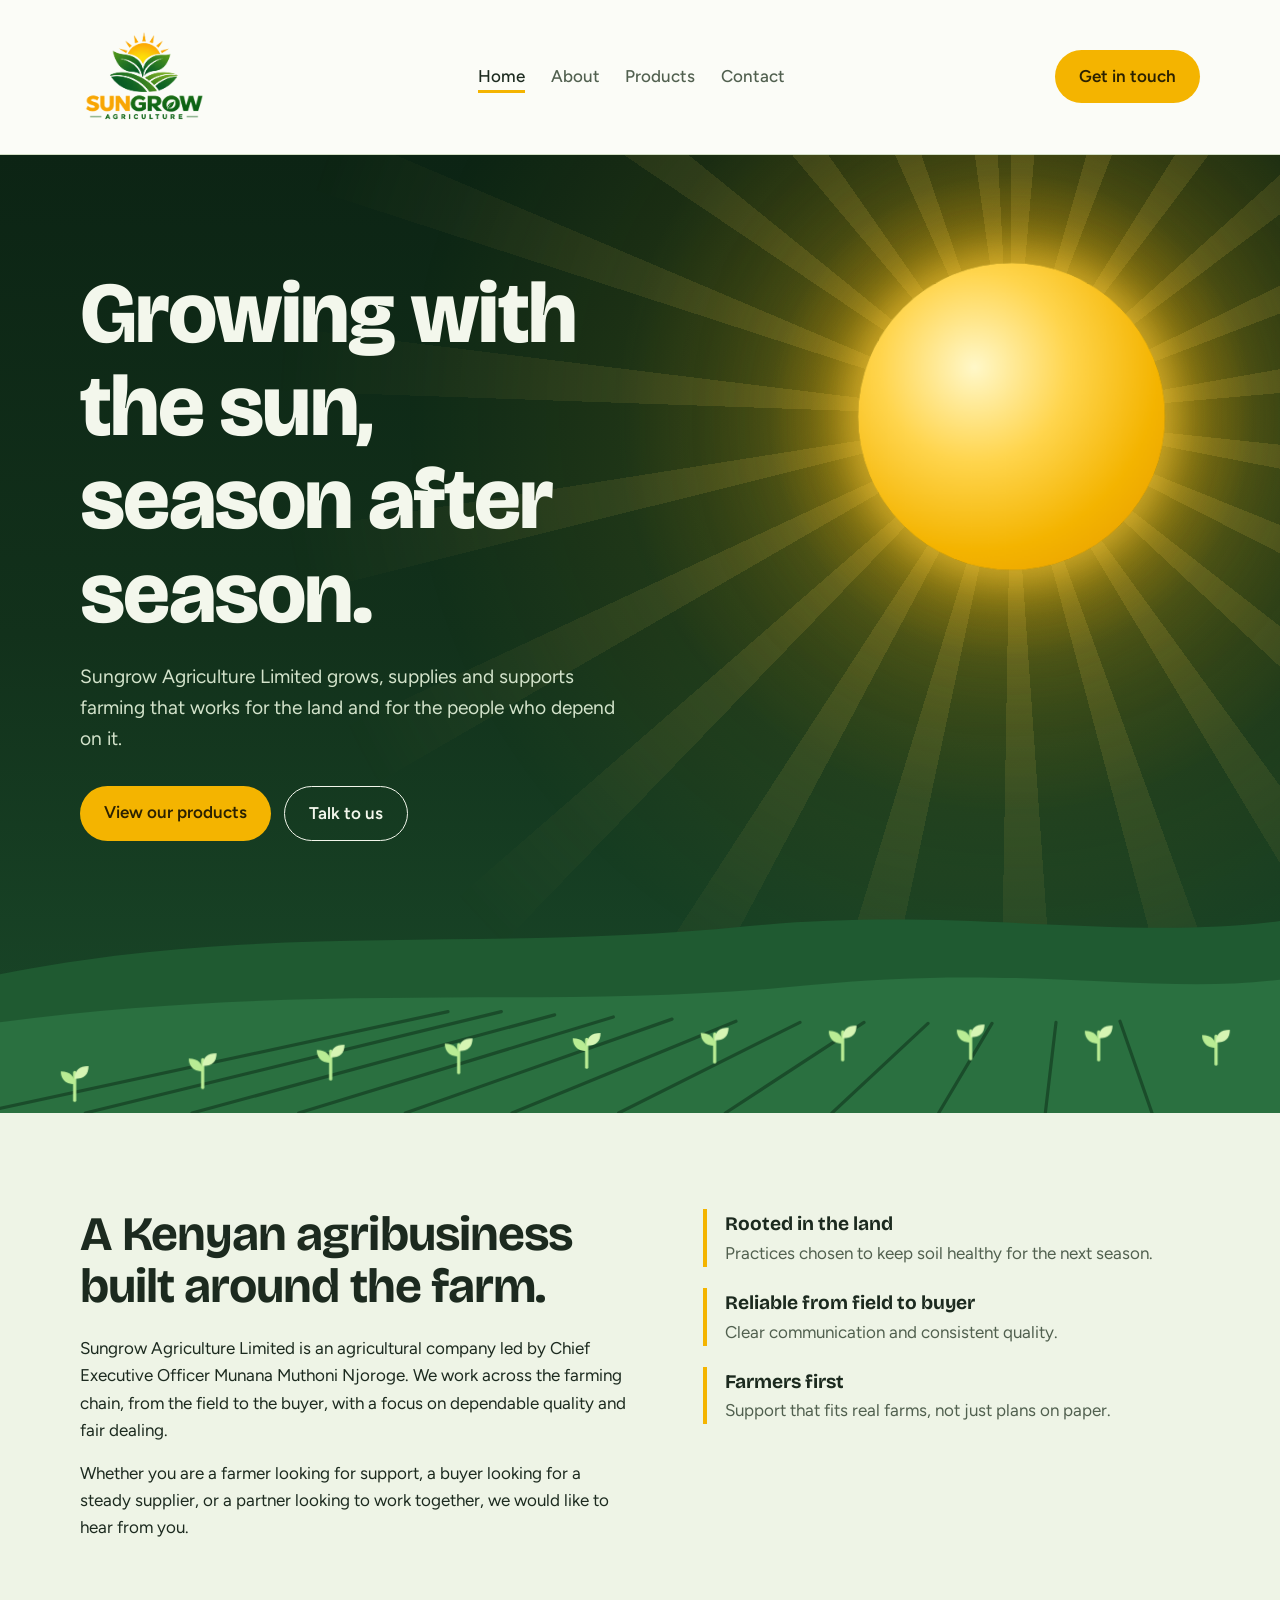
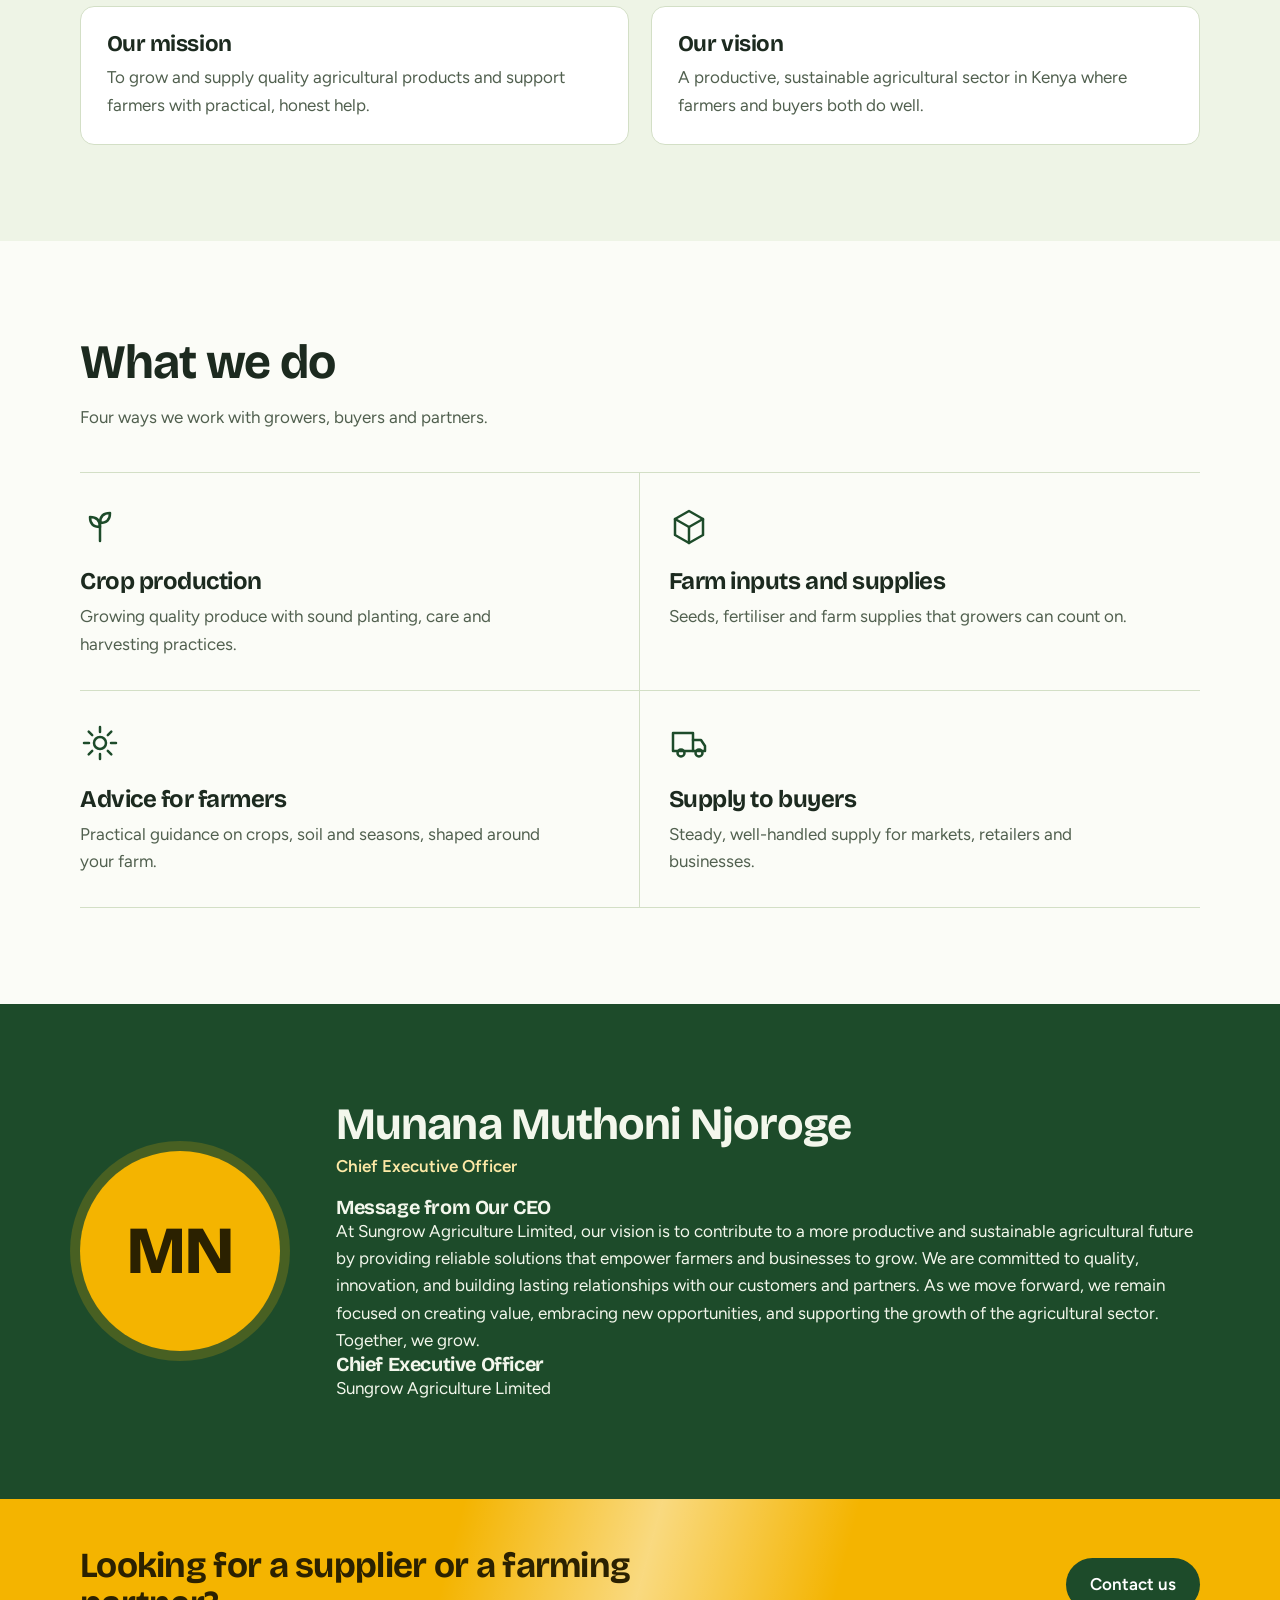
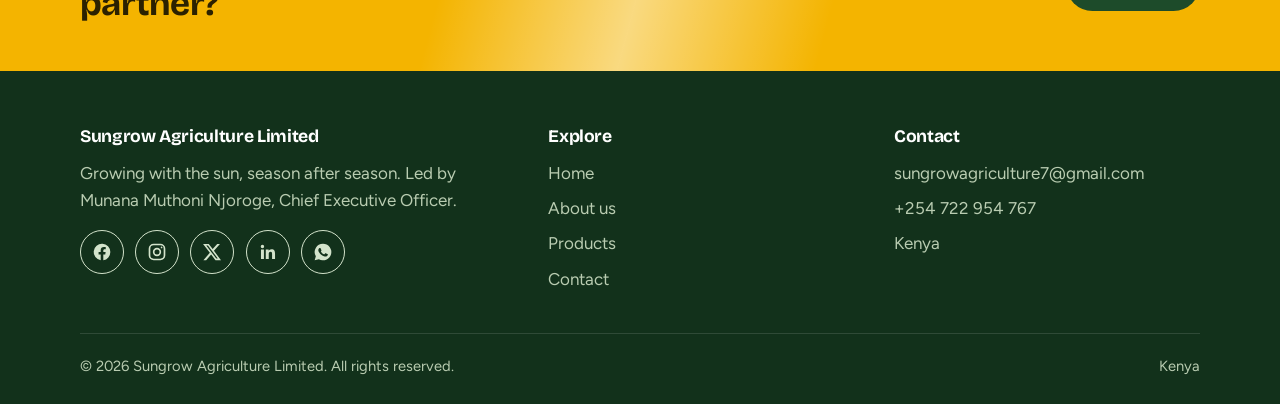
==== index.html @ 3655651e "Initial commit" ====
<!DOCTYPE html>
<html lang="en">
<head>
<meta charset="utf-8">
<meta name="viewport" content="width=device-width, initial-scale=1">
<title>Sungrow Agriculture Limited</title>
<meta name="description" content="Sungrow Agriculture Limited grows, supplies and supports farming in Kenya.">
<meta name="theme-color" content="#12311b">
<link rel="preconnect" href="https://fonts.googleapis.com">
<link rel="preconnect" href="https://fonts.gstatic.com" crossorigin>
<link href="https://fonts.googleapis.com/css2?family=Bricolage+Grotesque:opsz,wght@12..96,500;12..96,700;12..96,800&family=Figtree:wght@400;500;600&display=swap" rel="stylesheet">
<link rel="stylesheet" href="css/style.css">
</head>
<body>
<svg width="0" height="0" style="position:absolute" aria-hidden="true" focusable="false">
  <symbol id="i-fb" viewBox="0 0 24 24"><path d="M22 12a10 10 0 1 0-11.56 9.88v-6.99H7.9V12h2.54V9.8c0-2.5 1.49-3.89 3.78-3.89 1.1 0 2.24.2 2.24.2v2.46h-1.26c-1.24 0-1.63.77-1.63 1.56V12h2.78l-.44 2.89h-2.34v6.99A10 10 0 0 0 22 12z"/></symbol>
  <symbol id="i-ig" viewBox="0 0 24 24"><rect x="3" y="3" width="18" height="18" rx="5"/><circle cx="12" cy="12" r="4"/><circle cx="17.5" cy="6.5" r="1" fill="currentColor" stroke="none"/></symbol>
  <symbol id="i-x" viewBox="0 0 24 24"><path d="M18.244 2.25h3.308l-7.227 8.26 8.502 11.24H16.17l-5.214-6.817L4.99 21.75H1.68l7.73-8.835L1.254 2.25H8.08l4.713 6.231zm-1.161 17.52h1.833L7.084 4.126H5.117z"/></symbol>
  <symbol id="i-in" viewBox="0 0 24 24"><path d="M20.45 20.45h-3.56v-5.57c0-1.33-.03-3.04-1.85-3.04-1.85 0-2.14 1.45-2.14 2.94v5.67H9.35V9h3.41v1.56h.05c.48-.9 1.64-1.85 3.37-1.85 3.6 0 4.27 2.37 4.27 5.46v6.28zM5.34 7.43a2.06 2.06 0 1 1 0-4.13 2.06 2.06 0 0 1 0 4.13zM7.12 20.45H3.56V9h3.56v11.45z"/></symbol>
  <symbol id="i-wa" viewBox="0 0 24 24"><path d="M12 2a10 10 0 0 0-8.6 15.1L2 22l5.05-1.32A10 10 0 1 0 12 2zm5.2 14.2c-.2.6-1.2 1.2-1.7 1.2-.45.05-1 .2-3.3-.7-2.8-1.1-4.6-3.9-4.7-4.1-.15-.2-1.1-1.5-1.1-2.8s.7-2 1-2.3c.25-.25.5-.3.7-.3h.5c.2 0 .4 0 .6.5l.9 2.1c.1.2.1.4 0 .55l-.4.6c-.15.15-.3.3-.15.6.15.3.7 1.1 1.5 1.8 1 .9 1.9 1.2 2.2 1.3.3.15.45.1.6-.1l.8-1c.2-.25.4-.2.6-.1l2 1c.3.15.5.2.55.3.05.15.05.7-.15 1.3z"/></symbol>
</svg>
<header class="site">
  <div class="wrap bar">
<a class="brand" href="index.html" aria-label="Sungrow Agriculture Limited, home"><img src="images/sungrow.jpg" alt="Sungrow Agriculture Limited"></a>
<nav class="nav" id="nav" aria-label="Main"><ul>
      <li><a href="index.html" class="active" aria-current="page">Home</a></li>
      <li><a href="index.html#about">About</a></li>
      <li><a href="products.html">Products</a></li>
      <li><a href="contact.html">Contact</a></li>
    </ul></nav>
    <a class="btn head-cta" href="contact.html">Get in touch</a>
    <button class="menu-btn" aria-label="Menu" aria-expanded="false" aria-controls="nav">
      <svg width="22" height="22" viewBox="0 0 24 24" fill="none" stroke="currentColor" stroke-width="2.4" stroke-linecap="round"><path d="M4 7h16M4 12h16M4 17h16"/></svg>
    </button>
  </div>
</header>
<main>

  <div class="hero">
    <div class="sky" aria-hidden="true"><div class="sun-wrap"><div class="sun-core"><div class="halo h3"></div><div class="halo h2"></div><div class="halo h1"></div><div class="beams"></div><div class="disc"></div></div></div><div class="motes"><i style="--x:6%;--d:9s;--s:5px;--delay:-1s;--dx:24px"></i><i style="--x:14%;--d:12s;--s:4px;--delay:-6s;--dx:-18px"></i><i style="--x:22%;--d:10s;--s:6px;--delay:-3s;--dx:30px"></i><i style="--x:31%;--d:14s;--s:3px;--delay:-9s;--dx:-26px"></i><i style="--x:40%;--d:11s;--s:5px;--delay:-5s;--dx:20px"></i><i style="--x:49%;--d:13s;--s:4px;--delay:-2s;--dx:-22px"></i><i style="--x:57%;--d:9s;--s:6px;--delay:-7s;--dx:28px"></i><i style="--x:66%;--d:12s;--s:3px;--delay:-4s;--dx:-16px"></i><i style="--x:74%;--d:10s;--s:5px;--delay:-8s;--dx:22px"></i><i style="--x:83%;--d:14s;--s:4px;--delay:-1s;--dx:-30px"></i><i style="--x:91%;--d:11s;--s:6px;--delay:-6s;--dx:18px"></i><i style="--x:96%;--d:13s;--s:3px;--delay:-10s;--dx:-12px"></i></div></div>
    <div class="wrap">
      <h1>Growing with the sun, season after season.</h1>
      <p class="lead">Sungrow Agriculture Limited grows, supplies and supports farming that works for the land and for the people who depend on it.</p>
      <div class="cta">
        <a class="btn glow-btn" href="products.html">View our products</a>
        <a class="btn ghost" href="contact.html">Talk to us</a>
      </div>
    </div>
    <div class="field" aria-hidden="true">
      <svg viewBox="0 0 1200 300" preserveAspectRatio="xMidYMax slice">
        <path d="M0 170 C250 120 450 150 700 125 C900 105 1050 140 1200 120 L1200 300 L0 300Z" fill="#1f5a31"/>
        <path d="M0 215 C300 175 520 205 760 180 C960 160 1080 190 1200 175 L1200 300 L0 300Z" fill="#2a7040"/>
        <g stroke="#143d22" stroke-width="3" fill="none" stroke-linecap="round" opacity=".7">
          <path d="M-20 300 L420 205"/><path d="M80 300 L470 205"/><path d="M180 300 L520 208"/><path d="M280 300 L575 210"/>
          <path d="M380 300 L630 212"/><path d="M480 300 L690 214"/><path d="M580 300 L750 215"/><path d="M680 300 L810 215"/>
          <path d="M780 300 L870 216"/><path d="M880 300 L930 216"/><path d="M980 300 L990 215"/><path d="M1080 300 L1050 214"/>
        </g>
        <g transform="translate(70 288)"><g class="sprout" style="--i:0"><path d="M0 0V-26" stroke="#b9ec94" stroke-width="3" stroke-linecap="round" fill="none"/><path d="M0-15c-10 0-13-6-13-12 9 0 13 5 13 12Z" fill="#b9ec94"/><path d="M0-20c0-8 4-12 13-12 0 8-4 12-13 12Z" fill="#d6f5b4"/></g></g><g transform="translate(190 276)"><g class="sprout" style="--i:1"><path d="M0 0V-26" stroke="#b9ec94" stroke-width="3" stroke-linecap="round" fill="none"/><path d="M0-15c-10 0-13-6-13-12 9 0 13 5 13 12Z" fill="#b9ec94"/><path d="M0-20c0-8 4-12 13-12 0 8-4 12-13 12Z" fill="#d6f5b4"/></g></g><g transform="translate(310 268)"><g class="sprout" style="--i:2"><path d="M0 0V-26" stroke="#b9ec94" stroke-width="3" stroke-linecap="round" fill="none"/><path d="M0-15c-10 0-13-6-13-12 9 0 13 5 13 12Z" fill="#b9ec94"/><path d="M0-20c0-8 4-12 13-12 0 8-4 12-13 12Z" fill="#d6f5b4"/></g></g><g transform="translate(430 262)"><g class="sprout" style="--i:3"><path d="M0 0V-26" stroke="#b9ec94" stroke-width="3" stroke-linecap="round" fill="none"/><path d="M0-15c-10 0-13-6-13-12 9 0 13 5 13 12Z" fill="#b9ec94"/><path d="M0-20c0-8 4-12 13-12 0 8-4 12-13 12Z" fill="#d6f5b4"/></g></g><g transform="translate(550 257)"><g class="sprout" style="--i:4"><path d="M0 0V-26" stroke="#b9ec94" stroke-width="3" stroke-linecap="round" fill="none"/><path d="M0-15c-10 0-13-6-13-12 9 0 13 5 13 12Z" fill="#b9ec94"/><path d="M0-20c0-8 4-12 13-12 0 8-4 12-13 12Z" fill="#d6f5b4"/></g></g><g transform="translate(670 252)"><g class="sprout" style="--i:5"><path d="M0 0V-26" stroke="#b9ec94" stroke-width="3" stroke-linecap="round" fill="none"/><path d="M0-15c-10 0-13-6-13-12 9 0 13 5 13 12Z" fill="#b9ec94"/><path d="M0-20c0-8 4-12 13-12 0 8-4 12-13 12Z" fill="#d6f5b4"/></g></g><g transform="translate(790 250)"><g class="sprout" style="--i:6"><path d="M0 0V-26" stroke="#b9ec94" stroke-width="3" stroke-linecap="round" fill="none"/><path d="M0-15c-10 0-13-6-13-12 9 0 13 5 13 12Z" fill="#b9ec94"/><path d="M0-20c0-8 4-12 13-12 0 8-4 12-13 12Z" fill="#d6f5b4"/></g></g><g transform="translate(910 249)"><g class="sprout" style="--i:7"><path d="M0 0V-26" stroke="#b9ec94" stroke-width="3" stroke-linecap="round" fill="none"/><path d="M0-15c-10 0-13-6-13-12 9 0 13 5 13 12Z" fill="#b9ec94"/><path d="M0-20c0-8 4-12 13-12 0 8-4 12-13 12Z" fill="#d6f5b4"/></g></g><g transform="translate(1030 250)"><g class="sprout" style="--i:8"><path d="M0 0V-26" stroke="#b9ec94" stroke-width="3" stroke-linecap="round" fill="none"/><path d="M0-15c-10 0-13-6-13-12 9 0 13 5 13 12Z" fill="#b9ec94"/><path d="M0-20c0-8 4-12 13-12 0 8-4 12-13 12Z" fill="#d6f5b4"/></g></g><g transform="translate(1140 254)"><g class="sprout" style="--i:9"><path d="M0 0V-26" stroke="#b9ec94" stroke-width="3" stroke-linecap="round" fill="none"/><path d="M0-15c-10 0-13-6-13-12 9 0 13 5 13 12Z" fill="#b9ec94"/><path d="M0-20c0-8 4-12 13-12 0 8-4 12-13 12Z" fill="#d6f5b4"/></g></g>
      </svg>
    </div>
  </div>

  <section class="alt about" id="about">
    <div class="wrap">
      <div class="about-grid">
        <div class="reveal">
          <div class="sec-head" style="margin-bottom:1.4rem"><h2>A Kenyan agribusiness built around the farm.</h2></div>
          <p>Sungrow Agriculture Limited is an agricultural company led by Chief Executive Officer Munana Muthoni Njoroge. We work across the farming chain, from the field to the buyer, with a focus on dependable quality and fair dealing.</p>
          <p>Whether you are a farmer looking for support, a buyer looking for a steady supplier, or a partner looking to work together, we would like to hear from you.</p>
        </div>
        <ul class="principles reveal d2">
          <li><strong>Rooted in the land</strong><span>Practices chosen to keep soil healthy for the next season.</span></li>
          <li><strong>Reliable from field to buyer</strong><span>Clear communication and consistent quality.</span></li>
          <li><strong>Farmers first</strong><span>Support that fits real farms, not just plans on paper.</span></li>
        </ul>
      </div>
      <div class="vm">
        <div class="glow-hover reveal"><h3>Our mission</h3><p>To grow and supply quality agricultural products and support farmers with practical, honest help.</p></div>
        <div class="glow-hover reveal d2"><h3>Our vision</h3><p>A productive, sustainable agricultural sector in Kenya where farmers and buyers both do well.</p></div>
      </div>
    </div>
  </section>

  <section id="services">
    <div class="wrap">
      <div class="sec-head reveal"><h2>What we do</h2><p>Four ways we work with growers, buyers and partners.</p></div>
      <div class="services">
        <article class="svc glow-hover reveal"><svg viewBox="0 0 40 40" fill="none" stroke="currentColor" stroke-width="2.5" stroke-linecap="round" stroke-linejoin="round" aria-hidden="true"><path d="M20 36V16"/><path d="M20 22c-7 0-10-4-10-10 7 0 10 4 10 10Z"/><path d="M20 18c0-6 3-10 10-10 0 6-3 10-10 10Z"/></svg><h3>Crop production</h3><p>Growing quality produce with sound planting, care and harvesting practices.</p></article>
        <article class="svc glow-hover reveal d1"><svg viewBox="0 0 40 40" fill="none" stroke="currentColor" stroke-width="2.5" stroke-linecap="round" stroke-linejoin="round" aria-hidden="true"><path d="M6 14l14-8 14 8v16l-14 8-14-8Z"/><path d="M6 14l14 8 14-8"/><path d="M20 22v16"/></svg><h3>Farm inputs and supplies</h3><p>Seeds, fertiliser and farm supplies that growers can count on.</p></article>
        <article class="svc glow-hover reveal"><svg viewBox="0 0 40 40" fill="none" stroke="currentColor" stroke-width="2.5" stroke-linecap="round" stroke-linejoin="round" aria-hidden="true"><circle cx="20" cy="20" r="6"/><path d="M20 4v5M20 31v5M4 20h5M31 20h5M8.7 8.7l3.5 3.5M27.8 27.8l3.5 3.5M31.3 8.7l-3.5 3.5M12.2 27.8l-3.5 3.5"/></svg><h3>Advice for farmers</h3><p>Practical guidance on crops, soil and seasons, shaped around your farm.</p></article>
        <article class="svc glow-hover reveal d1"><svg viewBox="0 0 40 40" fill="none" stroke="currentColor" stroke-width="2.5" stroke-linecap="round" stroke-linejoin="round" aria-hidden="true"><path d="M4 10h20v18H4Z"/><path d="M24 17h8l4 6v5H24"/><circle cx="12" cy="30" r="3.5"/><circle cx="30" cy="30" r="3.5"/></svg><h3>Supply to buyers</h3><p>Steady, well-handled supply for markets, retailers and businesses.</p></article>
      </div>
    </div>
  </section>

  <section class="lead-sec" id="leadership">
    <div class="wrap ceo reveal">
      <div class="portrait" role="img" aria-label="Munana Muthoni Njoroge">MN</div>
      <div>
        <h2>Munana Muthoni Njoroge</h2>
        <p class="role">Chief Executive Officer</p>
        <p>
          <h3>Message from Our CEO</h3>

At Sungrow Agriculture Limited, our vision is to contribute to a more productive and sustainable agricultural future by providing reliable solutions that empower farmers and businesses to grow.

We are committed to quality, innovation, and building lasting relationships with our customers and partners. As we move forward, we remain focused on creating value, embracing new opportunities, and supporting the growth of the agricultural sector.

Together, we grow.

<h3>Chief Executive Officer</h3>
Sungrow Agriculture Limited</p>
      </div>
    </div>
  </section>

  <div class="band">
    <div class="wrap reveal">
      <h2>Looking for a supplier or a farming partner?</h2>
      <a class="btn dark" href="contact.html">Contact us</a>
    </div>
  </div>

</main>
<footer>
  <div class="wrap">
    <div class="foot">
      <div>
        <h3>Sungrow Agriculture Limited</h3>
        <p>Growing with the sun, season after season. Led by Munana Muthoni Njoroge, Chief Executive Officer.</p>
        <ul class="social "><li><a href="https://www.facebook.com/" target="_blank" rel="noopener noreferrer" aria-label="Facebook"><svg aria-hidden="true"><use href="#i-fb"/></svg></a></li><li><a href="https://www.instagram.com/" target="_blank" rel="noopener noreferrer" aria-label="Instagram"><svg class="stroke" aria-hidden="true"><use href="#i-ig"/></svg></a></li><li><a href="https://x.com/" target="_blank" rel="noopener noreferrer" aria-label="X"><svg aria-hidden="true"><use href="#i-x"/></svg></a></li><li><a href="https://www.linkedin.com/" target="_blank" rel="noopener noreferrer" aria-label="LinkedIn"><svg aria-hidden="true"><use href="#i-in"/></svg></a></li><li><a href="https://wa.me/" target="_blank" rel="noopener noreferrer" aria-label="WhatsApp" data-whatsapp><svg aria-hidden="true"><use href="#i-wa"/></svg></a></li></ul>
      </div>
      <div>
        <h3>Explore</h3>
        <ul class="links">
          <li><a href="index.html">Home</a></li>
          <li><a href="index.html#about">About us</a></li>
          <li><a href="products.html">Products</a></li>
          <li><a href="contact.html">Contact</a></li>
        </ul>
      </div>
      <div>
        <h3>Contact</h3>
        <ul class="links">
          <li><a href="#" data-contact="email">sungrowagriculture7@gmail.com</a></li>
          <li><a href="#" data-contact="phone">+254 722 954 767</a></li>
          <li><span data-contact="location">Kajiado, Kenya</span></li>
        </ul>
      </div>
    </div>
    <div class="legal">
      <span>&copy; <span data-year>2026</span> Sungrow Agriculture Limited. All rights reserved.</span>
      <span>Kenya</span>
    </div>
  </div>
</footer>
<script src="js/main.js"></script>
</body>
</html>
---- css/style.css ----
:root{
  --leaf:#1d4b2a; --leaf-deep:#12311b; --leaf-mid:#2a7040;
  --sun:#f4b400; --sun-soft:#fde9a6;
  --mist:#eef4e6; --paper:#fbfcf7; --ink:#1c2a1f; --muted:#51604f; --line:#d3dfc6;
  --display:"Bricolage Grotesque","Trebuchet MS",system-ui,sans-serif;
  --body:"Figtree",system-ui,-apple-system,"Segoe UI",sans-serif;
  --radius:14px;
}
*,*::before,*::after{box-sizing:border-box}
html{scroll-behavior:smooth;scroll-padding-top:84px}
body{margin:0;background:var(--paper);color:var(--ink);font-family:var(--body);font-size:1.0625rem;line-height:1.6}
img,svg{max-width:100%}
a{color:inherit}
:focus-visible{outline:3px solid var(--sun);outline-offset:3px;border-radius:4px}
.wrap{width:min(1120px,100% - 2.5rem);margin-inline:auto}
h1,h2,h3{font-family:var(--display);line-height:1.08;margin:0;letter-spacing:-.02em}
.sr{position:absolute;width:1px;height:1px;overflow:hidden;clip:rect(0 0 0 0)}

/* ---------- header ---------- */
.site{position:sticky;top:0;z-index:50;background:rgba(251,252,247,.93);backdrop-filter:blur(8px);border-bottom:1px solid var(--line);transition:box-shadow .3s}
.site.scrolled{box-shadow:0 6px 24px rgba(18,49,27,.10)}
.bar{display:flex;align-items:center;justify-content:space-between;gap:1rem;padding:.8rem 0}
.brand{display:flex;align-items:center;gap:.6rem;text-decoration:none;font-family:var(--display);font-weight:800;font-size:1.15rem;line-height:1.1}
.brand small{display:block;font-family:var(--body);font-weight:500;font-size:.72rem;color:var(--muted);margin-top:.1rem}
.nav ul{display:flex;gap:1.6rem;list-style:none;margin:0;padding:0}
.nav a{text-decoration:none;font-weight:500;color:var(--muted);position:relative;padding:.3rem 0}
.nav a::after{content:"";position:absolute;left:0;bottom:-2px;height:3px;width:100%;background:var(--sun);transform:scaleX(0);transform-origin:left;transition:transform .3s}
.nav a:hover,.nav a.active{color:var(--ink)}
.nav a:hover::after,.nav a.active::after{transform:scaleX(1)}
.menu-btn{display:none;background:none;border:1.5px solid var(--line);border-radius:10px;width:44px;height:44px;cursor:pointer;color:var(--ink)}
.btn{display:inline-block;background:var(--sun);color:#2b2100;font:inherit;font-weight:600;text-decoration:none;padding:.8rem 1.5rem;border-radius:999px;border:0;cursor:pointer;transition:transform .2s,background .2s,box-shadow .2s}
.btn:hover{background:#ffc524;transform:translateY(-2px);box-shadow:0 8px 18px rgba(244,180,0,.35)}
.btn.ghost{background:transparent;color:inherit;border:1.5px solid currentColor}
.btn.ghost:hover{background:rgba(255,255,255,.1);box-shadow:none}
.btn.dark{background:var(--leaf);color:#fff}
.btn.dark:hover{background:var(--leaf-mid);box-shadow:0 8px 18px rgba(29,75,42,.3)}
@media(max-width:860px){
  .menu-btn{display:grid;place-items:center}
  .head-cta{display:none}
  .nav{position:absolute;left:0;right:0;top:100%;background:var(--paper);border-bottom:1px solid var(--line);max-height:0;overflow:hidden;transition:max-height .35s ease}
  .nav.open{max-height:320px}
  .nav ul{flex-direction:column;gap:0;padding:.5rem 1.25rem 1rem}
  .nav a{display:block;padding:.8rem 0}
}

/* ---------- hero ---------- */
.hero{position:relative;overflow:hidden;color:#f3f7ec;min-height:clamp(36rem,92vh,54rem);background:linear-gradient(180deg,#0c2414 0%,#12311b 50%,#1a4a2a 100%)}
.hero .wrap{position:relative;z-index:3;padding:clamp(3.5rem,9vw,7rem) 0 clamp(11rem,22vw,17rem)}
.hero h1{font-size:clamp(2.6rem,7vw,5.4rem);font-weight:800;max-width:11ch}
.hero .lead{max-width:46ch;font-size:1.2rem;color:#d3e3cb;margin:1.4rem 0 2rem}
.cta{display:flex;gap:.8rem;flex-wrap:wrap}
.field{position:absolute;inset:auto 0 0 0;height:clamp(11rem,26vw,19rem);z-index:2;pointer-events:none}
.field svg{width:100%;height:100%;display:block}
.hero h1,.hero .lead,.hero .cta{animation:up .9s .2s cubic-bezier(.2,.7,.2,1) both}
.hero .lead{animation-delay:.4s}
.hero .cta{animation-delay:.6s}

/* glowing sun: its own layer, never cropped by the hills */
.sky{position:absolute;inset:0;z-index:1;overflow:hidden;pointer-events:none}
.sun-wrap{position:absolute;right:clamp(1.5rem,9vw,10rem);top:clamp(3rem,12vh,7rem);width:clamp(130px,24vw,320px);aspect-ratio:1;will-change:transform}
.sun-core{position:absolute;inset:0;animation:rise 2.8s cubic-bezier(.2,.7,.2,1) both}
.disc{position:absolute;inset:0;border-radius:50%;background:radial-gradient(circle at 38% 34%,#fff8c9 0,#ffd54d 34%,#f4b400 66%,#e39500 100%);box-shadow:0 0 40px 10px rgba(255,205,60,.6),0 0 120px 40px rgba(244,180,0,.35);animation:breathe 5s ease-in-out infinite}
.halo{position:absolute;border-radius:50%;background:radial-gradient(circle,rgba(255,200,50,.55) 0,rgba(244,180,0,.25) 40%,rgba(244,180,0,0) 70%)}
.halo.h1{inset:-30%;animation:breathe 4s ease-in-out infinite}
.halo.h2{inset:-80%;opacity:.55;animation:breathe 6s ease-in-out -2s infinite}
.halo.h3{inset:-150%;opacity:.3;animation:breathe 8s ease-in-out -4s infinite}
.beams{position:absolute;inset:-190%;border-radius:50%;background:repeating-conic-gradient(from 0deg,rgba(255,214,90,.17) 0 5deg,transparent 5deg 16deg);-webkit-mask:radial-gradient(circle closest-side,#000 14%,transparent 100%);mask:radial-gradient(circle closest-side,#000 14%,transparent 100%);animation:spin 90s linear infinite;will-change:transform}
.motes{position:absolute;inset:0}
.motes i{position:absolute;bottom:15%;left:var(--x);width:var(--s);height:var(--s);border-radius:50%;background:#ffe083;box-shadow:0 0 10px 3px rgba(255,215,94,.7);opacity:0;animation:float var(--d) linear var(--delay) infinite}
.sky.small .sun-wrap{top:1.4rem;right:clamp(1.5rem,8vw,8rem);width:clamp(80px,13vw,150px)}
.glow-btn{animation:ring 2.6s ease-out 1.6s infinite}
.glow-btn:hover{animation:none}

@keyframes rise{from{transform:translateY(150px);opacity:0}to{transform:none;opacity:1}}
@keyframes breathe{0%,100%{transform:scale(.94);opacity:.8}50%{transform:scale(1.06);opacity:1}}
@keyframes spin{to{transform:rotate(360deg)}}
@keyframes up{from{opacity:0;transform:translateY(24px)}to{opacity:1;transform:none}}
@keyframes float{0%{transform:translate(0,0);opacity:0}12%{opacity:.95}85%{opacity:.5}100%{transform:translate(var(--dx),-480px);opacity:0}}
@keyframes ring{0%{box-shadow:0 0 0 0 rgba(244,180,0,.6)}70%,100%{box-shadow:0 0 0 16px rgba(244,180,0,0)}}
@keyframes grow{from{transform:scale(0)}to{transform:scale(1)}}
@keyframes sway{from{transform:rotate(-4deg)}to{transform:rotate(4deg)}}
@keyframes sweep{0%,55%{transform:translateX(-120%)}100%{transform:translateX(120%)}}

/* sprouts growing in the field */
.sprout{transform-box:fill-box;transform-origin:50% 100%;animation:grow 1.1s cubic-bezier(.3,1.5,.5,1) calc(1.4s + var(--i)*.16s) both,sway 4s ease-in-out calc(2.6s + var(--i)*.16s) infinite alternate}

/* inner page hero */
.page-hero{background:linear-gradient(180deg,#0c2414,#12311b);color:#f3f7ec;padding:clamp(3rem,7vw,5rem) 0 clamp(2.5rem,6vw,4rem);position:relative;overflow:hidden;min-height:15rem}
.page-hero .wrap{position:relative;z-index:3}
.page-hero h1{font-size:clamp(2.2rem,5.5vw,4rem);font-weight:800}
.page-hero p{max-width:52ch;color:#d3e3cb;margin:1rem 0 0;font-size:1.15rem}

/* glow that follows the cursor on cards */
.glow-hover{position:relative}
.glow-hover::before{content:"";position:absolute;inset:0;z-index:0;pointer-events:none;opacity:0;transition:opacity .3s;background:radial-gradient(260px circle at var(--mx,50%) var(--my,50%),rgba(244,180,0,.25),transparent 65%)}
.glow-hover:hover::before{opacity:1}
.glow-hover>*{position:relative;z-index:1}

@media(max-width:700px){
  .sun-wrap{width:110px;top:1.4rem;right:1.4rem}
  .hero .wrap{padding-top:9rem}
  .sky.small .sun-wrap{width:70px}
}

/* ---------- sections ---------- */
section{padding:clamp(3.5rem,8vw,6rem) 0}
.sec-head{max-width:42rem;margin-bottom:2.6rem}
.sec-head h2{font-size:clamp(1.9rem,4.2vw,3rem);font-weight:700}
.sec-head p{color:var(--muted);margin:.9rem 0 0}
.alt{background:var(--mist)}

/* about */
.about-grid{display:grid;grid-template-columns:1.1fr 1fr;gap:clamp(2rem,6vw,5rem);align-items:start}
.about-grid p{margin:0 0 1rem;max-width:60ch}
.principles{display:grid;gap:1.3rem;margin:0;padding:0;list-style:none}
.principles li{padding-left:1.1rem;border-left:4px solid var(--sun);transition:border-color .3s,padding-left .3s}
.principles li:hover{padding-left:1.5rem;border-color:var(--leaf)}
.principles strong{display:block;font-family:var(--display);font-size:1.2rem}
.principles span{color:var(--muted)}
.vm{display:grid;grid-template-columns:1fr 1fr;gap:1.4rem;margin-top:3rem}
.vm div{background:#fff;border:1px solid var(--line);border-radius:var(--radius);padding:1.6rem;transition:transform .3s,box-shadow .3s}
.vm div:hover{transform:translateY(-4px);box-shadow:0 14px 30px rgba(18,49,27,.10)}
.vm h3{font-size:1.4rem;margin-bottom:.5rem}
.vm p{margin:0;color:var(--muted)}
@media(max-width:820px){.about-grid,.vm{grid-template-columns:1fr}}

/* services */
.services{display:grid;grid-template-columns:repeat(2,1fr);border-top:1px solid var(--line)}
.svc{padding:2rem 1.6rem 2rem 0;border-bottom:1px solid var(--line)}
.svc:nth-child(odd){border-right:1px solid var(--line)}
.svc:nth-child(even){padding-left:1.8rem}
.svc svg{width:40px;height:40px;margin-bottom:1rem;color:var(--leaf);transition:transform .4s}
.svc:hover svg{transform:rotate(-8deg) scale(1.15)}
.svc h3{font-size:1.5rem;margin-bottom:.5rem}
.svc p{margin:0;color:var(--muted);max-width:44ch}
@media(max-width:700px){.services{grid-template-columns:1fr}.svc,.svc:nth-child(even){padding:1.6rem 0;border-right:0}}

/* leadership */
.lead-sec{background:var(--leaf);color:#f3f7ec}
.ceo{display:grid;grid-template-columns:auto 1fr;gap:clamp(1.5rem,5vw,3.5rem);align-items:center}
.portrait{width:clamp(130px,20vw,200px);aspect-ratio:1;border-radius:50%;background:var(--sun);color:#2b2100;display:grid;place-items:center;font-family:var(--display);font-weight:800;font-size:clamp(2.6rem,6vw,4.2rem);box-shadow:0 0 0 10px rgba(244,180,0,.2);overflow:hidden}
.portrait img{width:100%;height:100%;object-fit:cover}
.ceo h2{font-size:clamp(1.8rem,4vw,2.8rem)}
.ceo .role{color:var(--sun-soft);font-weight:600;margin:.3rem 0 1rem}
.ceo p{margin:0;max-width:56ch;color:#dbe8d3}
@media(max-width:560px){.ceo{grid-template-columns:1fr}}

/* band */
.band{background:var(--sun);color:#2b2100;padding:3rem 0;position:relative;overflow:hidden}
.band::after{content:"";position:absolute;inset:0;background:linear-gradient(105deg,transparent 35%,rgba(255,255,255,.5) 50%,transparent 65%);animation:sweep 6s ease-in-out infinite;pointer-events:none}
.band .wrap{position:relative;z-index:1;display:flex;justify-content:space-between;align-items:center;gap:1.5rem;flex-wrap:wrap}
.band h2{font-size:clamp(1.5rem,3.4vw,2.2rem);max-width:24ch}

/* ---------- products ---------- */
.filters{display:flex;gap:.6rem;flex-wrap:wrap;margin-bottom:2rem}
.chip{font:inherit;font-weight:500;background:#fff;color:var(--ink);border:1.5px solid var(--line);border-radius:999px;padding:.5rem 1.1rem;cursor:pointer;transition:all .2s}
.chip:hover{border-color:var(--leaf)}
.chip[aria-pressed="true"]{background:var(--leaf);border-color:var(--leaf);color:#fff}
.grid{display:grid;grid-template-columns:repeat(auto-fill,minmax(250px,1fr));gap:1.4rem}
.card{background:#fff;border:1px solid var(--line);border-radius:var(--radius);overflow:hidden;display:flex;flex-direction:column;transition:transform .3s,box-shadow .3s}
.card:hover{transform:translateY(-6px);box-shadow:0 18px 36px rgba(18,49,27,.13)}
.card .art{height:150px;display:grid;place-items:center;background:var(--mist)}
.card .art svg{width:76px;height:76px;color:var(--leaf);transition:transform .4s}
.card:hover .art svg{transform:scale(1.12) rotate(-4deg)}
.card .body{padding:1.3rem;display:flex;flex-direction:column;gap:.5rem;flex:1}
.card .tag{font-size:.85rem;font-weight:600;color:var(--leaf-mid)}
.card h3{font-size:1.3rem}
.card p{margin:0;color:var(--muted);flex:1}
.card .btn{align-self:flex-start;margin-top:.6rem;padding:.55rem 1.1rem;font-size:.95rem}
.card.hide{display:none}
.card.show{animation:pop .45s cubic-bezier(.2,.7,.2,1) both}
@keyframes pop{from{opacity:0;transform:scale(.94)}to{opacity:1;transform:none}}

/* ---------- contact ---------- */
.contact-grid{display:grid;grid-template-columns:1fr 1.15fr;gap:clamp(2rem,6vw,5rem)}
.details{display:grid;gap:1.3rem;margin:0}
.details dt{font-family:var(--display);font-weight:700}
.details dd{margin:.15rem 0 0;color:var(--muted)}
form{display:grid;gap:1rem;background:#fff;border:1px solid var(--line);border-radius:var(--radius);padding:clamp(1.3rem,3vw,2rem)}
label{display:grid;gap:.35rem;font-weight:500}
input,textarea,select{font:inherit;color:inherit;background:var(--paper);border:1.5px solid var(--line);border-radius:10px;padding:.75rem .9rem;width:100%;transition:border-color .2s,box-shadow .2s}
textarea{min-height:140px;resize:vertical}
input:focus,textarea:focus,select:focus{outline:0;border-color:var(--leaf);box-shadow:0 0 0 4px rgba(42,112,64,.15)}
.note{font-size:.95rem;color:var(--muted);margin:0;min-height:1.4em}
.note.err{color:#a4271a}
.note.ok{color:var(--leaf-mid)}
@media(max-width:820px){.contact-grid{grid-template-columns:1fr}}

/* ---------- social icons ---------- */
.social{display:flex;gap:.7rem;list-style:none;margin:0;padding:0;flex-wrap:wrap}
.social a{display:grid;place-items:center;width:44px;height:44px;border-radius:50%;border:1.5px solid currentColor;transition:transform .25s,background .25s,color .25s,border-color .25s}
.social a:hover{transform:translateY(-4px) rotate(-6deg);background:var(--sun);border-color:var(--sun);color:#2b2100}
.social svg{width:20px;height:20px;fill:currentColor}
.social svg.stroke{fill:none;stroke:currentColor;stroke-width:2}
.on-light{color:var(--leaf);margin-top:1.8rem}

/* ---------- footer ---------- */
footer{background:var(--leaf-deep);color:#b9ccb1;padding:3.5rem 0 1.6rem}
.foot{display:grid;grid-template-columns:1.4fr 1fr 1fr;gap:2.5rem}
.foot h3{color:#fff;font-size:1.1rem;margin-bottom:.9rem}
.foot p{margin:0 0 1rem;max-width:36ch}
.foot ul.links{list-style:none;margin:0;padding:0;display:grid;gap:.5rem}
.foot a{text-decoration:none}
.foot ul.links a:hover{color:#fff;text-decoration:underline}
footer .social{color:#d3e3cb}
.legal{border-top:1px solid rgba(255,255,255,.12);margin-top:2.5rem;padding-top:1.3rem;display:flex;justify-content:space-between;gap:1rem;flex-wrap:wrap;font-size:.92rem}
@media(max-width:760px){.foot{grid-template-columns:1fr}}

/* ---------- scroll reveal ---------- */
.reveal{opacity:0;transform:translateY(28px);transition:opacity .8s cubic-bezier(.2,.7,.2,1),transform .8s cubic-bezier(.2,.7,.2,1)}
.reveal.in{opacity:1;transform:none}
.reveal.done{transition:transform .3s,box-shadow .3s,opacity .3s;transition-delay:0s}
.d1{transition-delay:.1s}
.d2{transition-delay:.2s}
.d3{transition-delay:.3s}
.reveal.done.d1,.reveal.done.d2,.reveal.done.d3{transition-delay:0s}

@media (prefers-reduced-motion:reduce){
  *,*::before,*::after{animation:none!important;transition:none!important}
  .reveal{opacity:1;transform:none}
  html{scroll-behavior:auto}
}
.brand img{height:128px;width:auto;display:block}
@media(max-width:700px){.brand img{height:40px}}
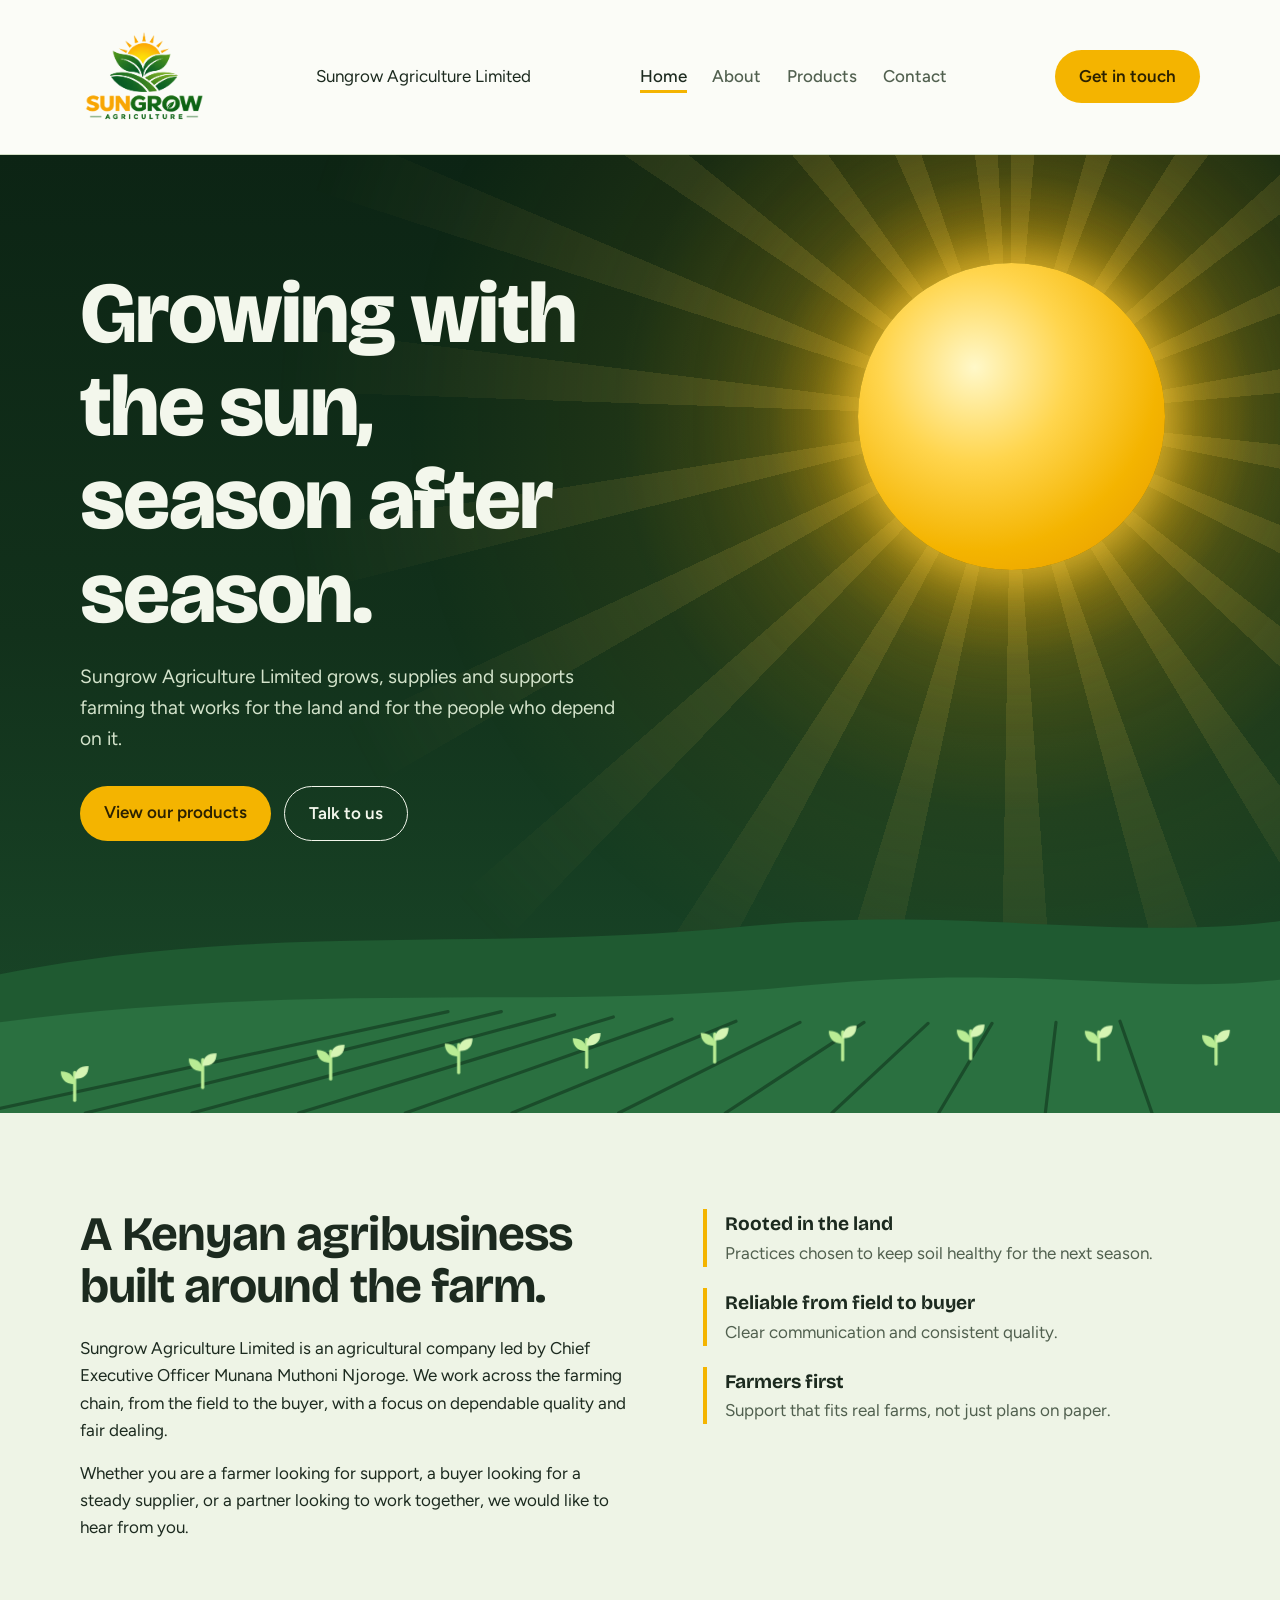
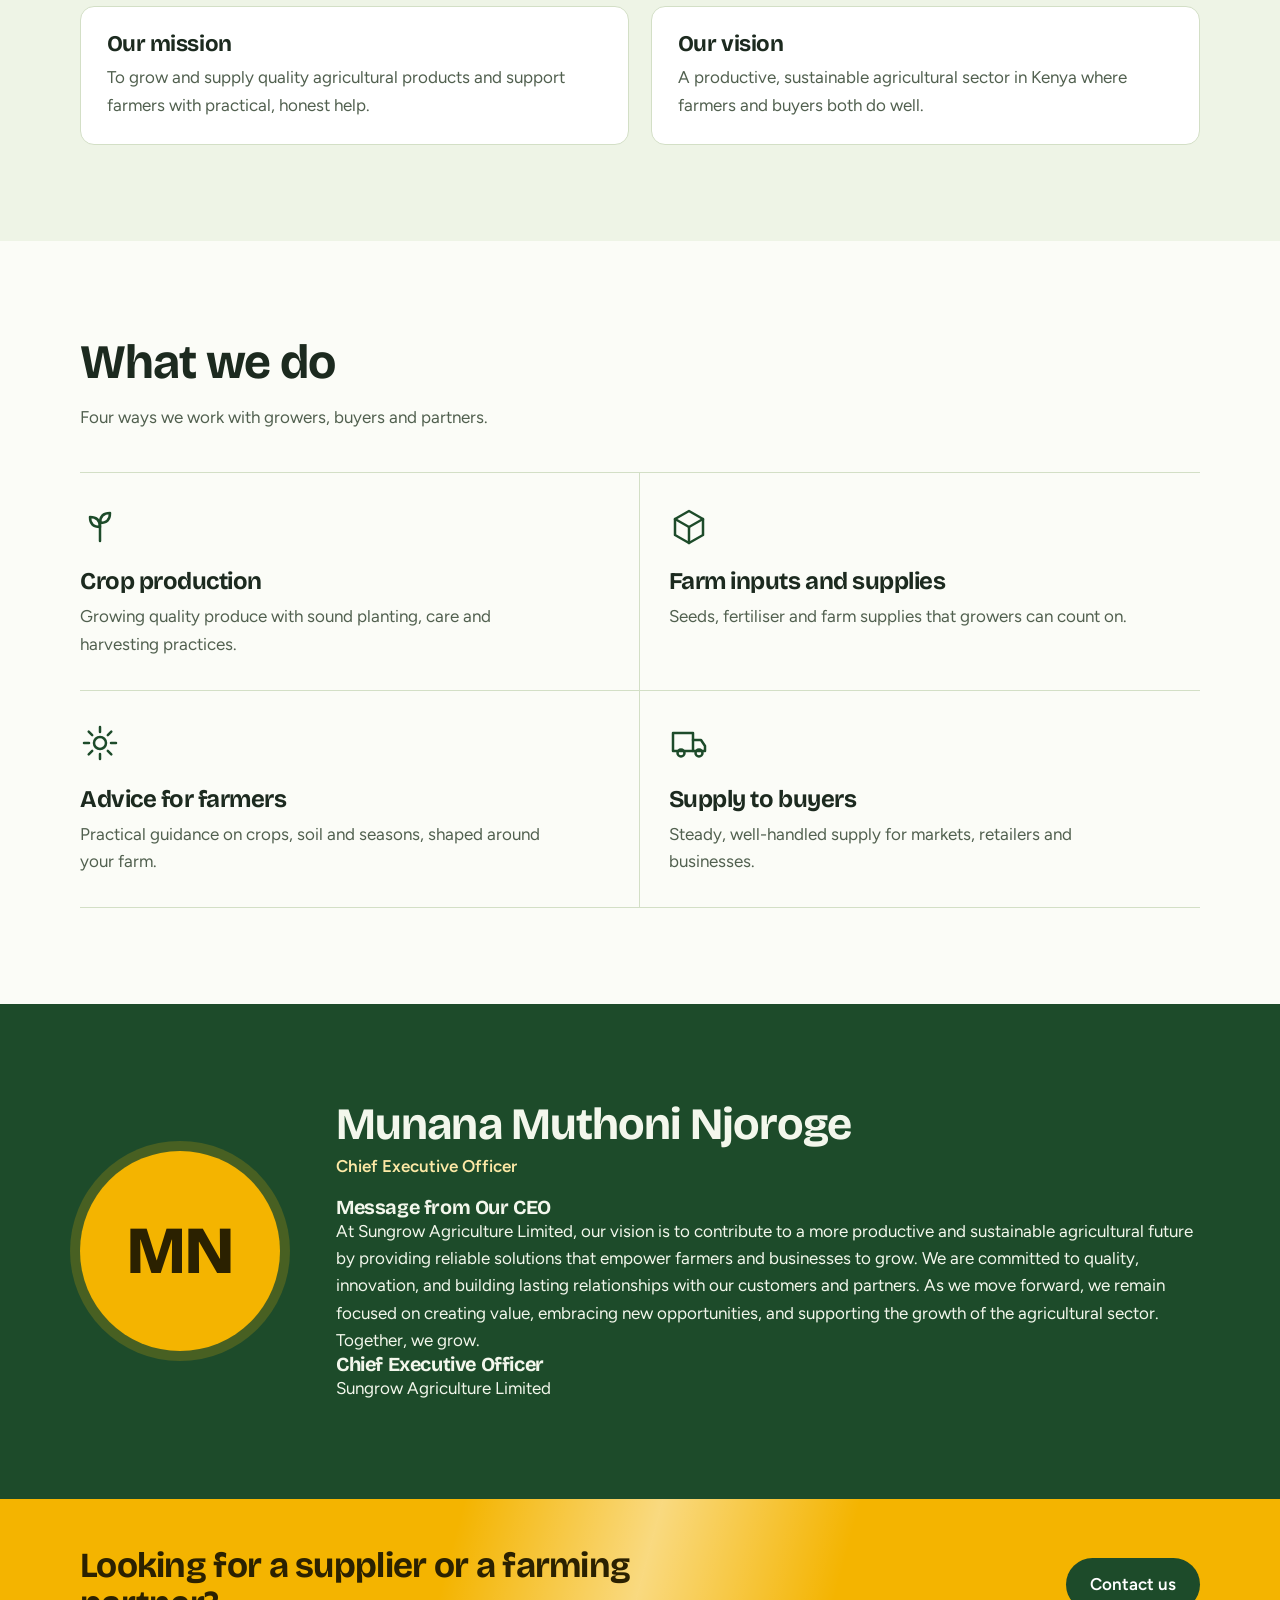
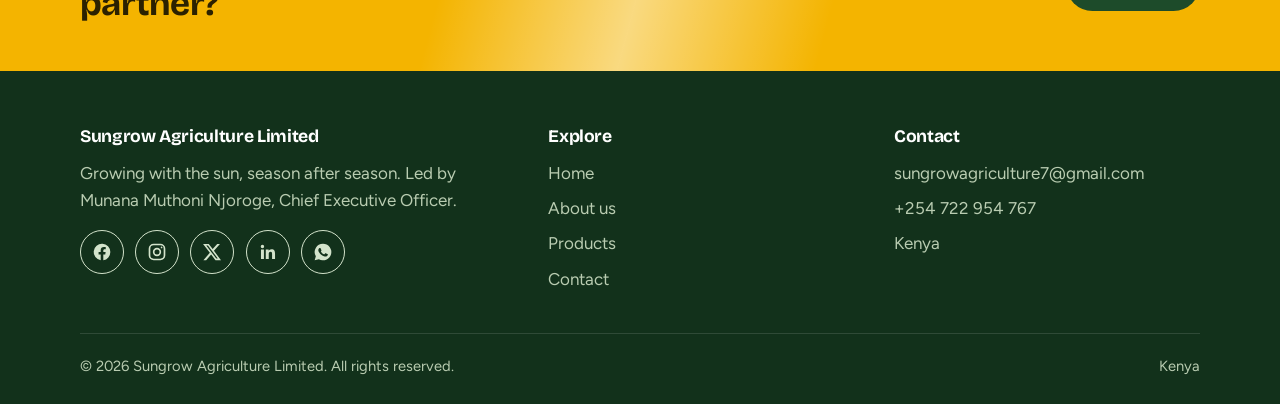
==== commit 4bb6d179: "Update site" ====
--- a/index.html
+++ b/index.html
@@ -21,8 +21,8 @@
 </svg>
 <header class="site">
   <div class="wrap bar">
-<a class="brand" href="index.html" aria-label="Sungrow Agriculture Limited, home"><img src="images/sungrow.jpg" alt="Sungrow Agriculture Limited"></a>
-<nav class="nav" id="nav" aria-label="Main"><ul>
+<a class="brand" href="index.html" aria-label="Sungrow Agriculture Limited, home"><img src="images/sungrow.jpg" alt="Sungrow Agriculture Limited"></a><span>Sungrow Agriculture Limited</span></a>
+    <nav class="nav" id="nav" aria-label="Main"><ul>
       <li><a href="index.html" class="active" aria-current="page">Home</a></li>
       <li><a href="index.html#about">About</a></li>
       <li><a href="products.html">Products</a></li>
